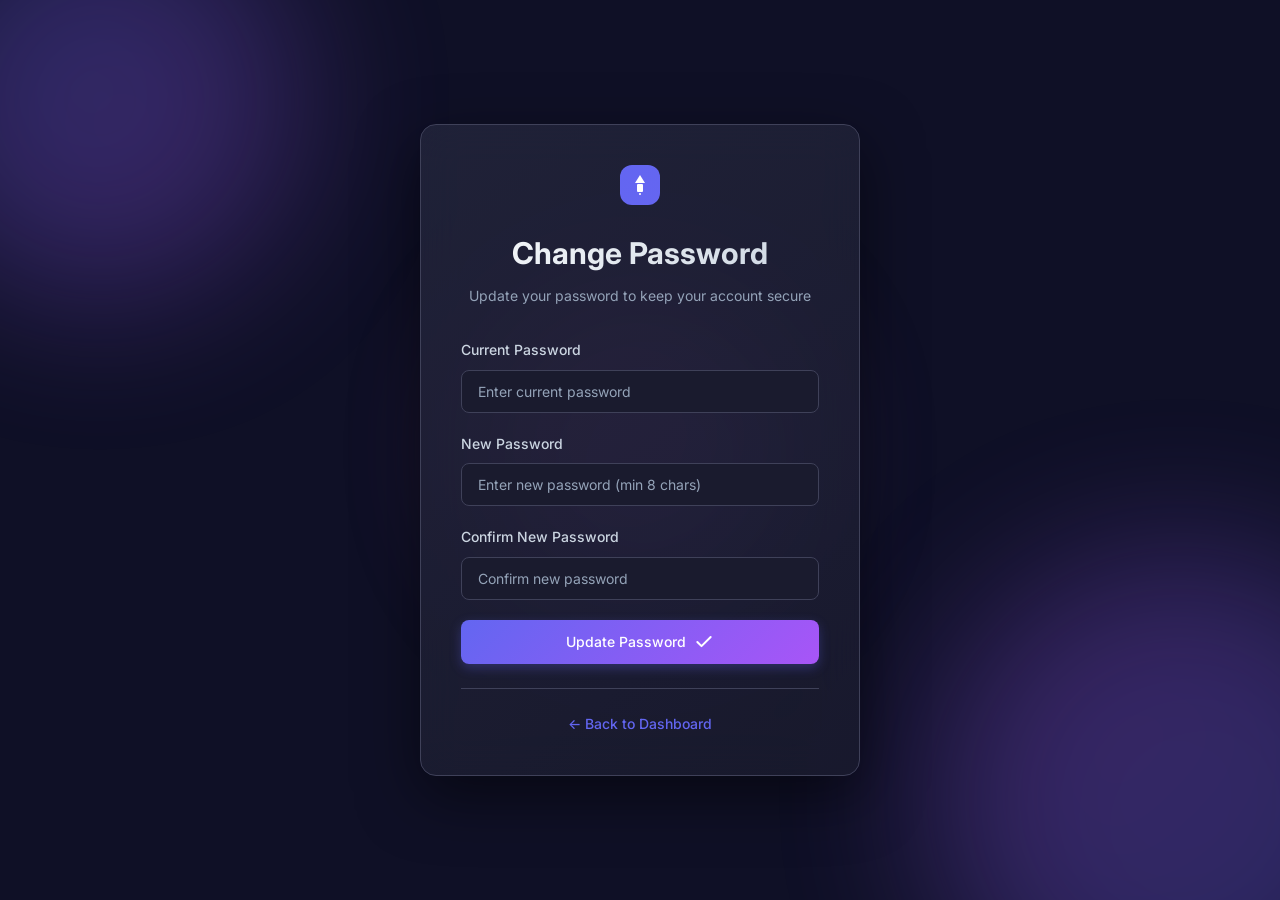
==== frontend/change-password.html @ dcf022ba "version 1" ====
<!DOCTYPE html>
<html lang="en">
<head>
    <meta charset="UTF-8">
    <meta name="viewport" content="width=device-width, initial-scale=1.0">
    <title>Notification Platform - Change Password</title>
    <link rel="preconnect" href="https://fonts.googleapis.com">
    <link rel="preconnect" href="https://fonts.gstatic.com" crossorigin>
    <link href="https://fonts.googleapis.com/css2?family=Inter:wght@300;400;500;600;700&display=swap" rel="stylesheet">
    <link rel="stylesheet" href="css/style.css">
</head>
<body class="auth-page">
    <div class="bg-animation">
        <div class="blob blob-1"></div>
        <div class="blob blob-2"></div>
        <div class="blob blob-3"></div>
    </div>
    
    <div class="auth-container">
        <div class="auth-card fade-in">
            <div class="auth-header">
                <div class="logo">
                    <svg width="40" height="40" viewBox="0 0 40 40" fill="none" xmlns="http://www.w3.org/2000/svg">
                        <rect width="40" height="40" rx="12" fill="url(#gradient)"/>
                        <path d="M20 10L25 18H15L20 10Z" fill="white"/>
                        <rect x="17" y="19" width="6" height="8" rx="1" fill="white"/>
                        <circle cx="20" cy="29" r="1" fill="white"/>
                        <defs>
                            <linearGradient id="gradient" x1="0" y1="0" x2="40" y2="40">
                                <stop stop-color="#6366f1"/>
                                <stop offset="1" stop-color="#a855f7"/>
                            </linearGradient>
                        </defs>
                    </svg>
                </div>
                <h1>Change Password</h1>
                <p>Update your password to keep your account secure</p>
            </div>
            
            <form id="changePasswordForm" class="auth-form">
                <div class="form-group">
                    <label for="currentPassword">Current Password</label>
                    <input type="password" id="currentPassword" name="currentPassword" placeholder="Enter current password" required autocomplete="current-password">
                </div>
                
                <div class="form-group">
                    <label for="newPassword">New Password</label>
                    <input type="password" id="newPassword" name="newPassword" placeholder="Enter new password (min 8 chars)" required autocomplete="new-password">
                </div>
                
                <div class="form-group">
                    <label for="confirmPassword">Confirm New Password</label>
                    <input type="password" id="confirmPassword" name="confirmPassword" placeholder="Confirm new password" required autocomplete="new-password">
                </div>
                
                <button type="submit" class="btn btn-primary btn-block">
                    <span>Update Password</span>
                    <svg width="20" height="20" viewBox="0 0 20 20" fill="none">
                        <path d="M16.667 5L7.5 14.167 3.333 10" stroke="currentColor" stroke-width="2" stroke-linecap="round" stroke-linejoin="round"/>
                    </svg>
                </button>
            </form>
            
            <div class="auth-footer">
                <p><a href="dashboard.html" class="link">← Back to Dashboard</a></p>
            </div>
            
            <div id="errorMessage" class="alert alert-error" style="display: none;"></div>
            <div id="successMessage" class="alert alert-success" style="display: none;"></div>
        </div>
    </div>
    
    <script src="js/config.js"></script>
    <script src="js/auth.js"></script>
    <script>
        document.getElementById('changePasswordForm').addEventListener('submit', async (e) => {
            e.preventDefault();
            const currentPassword = document.getElementById('currentPassword').value;
            const newPassword = document.getElementById('newPassword').value;
            const confirmPassword = document.getElementById('confirmPassword').value;
            const errorDiv = document.getElementById('errorMessage');
            const successDiv = document.getElementById('successMessage');
            errorDiv.style.display = 'none';
            successDiv.style.display = 'none';
            
            if (newPassword !== confirmPassword) {
                errorDiv.textContent = 'New passwords do not match';
                errorDiv.style.display = 'flex';
                return;
            }
            
            if (newPassword.length < 8) {
                errorDiv.textContent = 'Password must be at least 8 characters';
                errorDiv.style.display = 'flex';
                return;
            }
            
            try {
                const response = await fetch(`${API_BASE_URL}/api/users/me/password`, {
                    method: 'PUT',
                    headers: {
                        'Content-Type': 'application/json',
                    },
                    credentials: 'include',
                    body: JSON.stringify({ currentPassword, newPassword })
                });
                
                if (response.status === 204) {
                    successDiv.textContent = 'Password updated successfully!';
                    successDiv.style.display = 'flex';
                    document.getElementById('changePasswordForm').reset();
                    setTimeout(() => {
                        window.location.href = 'dashboard.html';
                    }, 1500);
                } else {
                    const data = await response.json();
                    errorDiv.textContent = data.message || 'Failed to change password';
                    errorDiv.style.display = 'flex';
                }
            } catch (error) {
                errorDiv.textContent = 'Network error. Please try again.';
                errorDiv.style.display = 'flex';
            }
        });
    </script>
</body>
</html>
---- frontend/css/style.css ----
/* CSS Reset and Base Styles */
*, *::before, *::after {
    margin: 0;
    padding: 0;
    box-sizing: border-box;
}

:root {
    --primary: #6366f1;
    --primary-hover: #4f46e5;
    --primary-light: #e0e7ff;
    --secondary: #a855f7;
    --success: #10b981;
    --success-light: #d1fae5;
    --warning: #f59e0b;
    --warning-light: #fef3c7;
    --error: #ef4444;
    --error-light: #fee2e2;
    --info: #3b82f6;
    --info-light: #dbeafe;
    --bg-primary: #0f1026;
    --bg-secondary: #1a1b2e;
    --bg-card: #24263d;
    --bg-hover: #2d2f4a;
    --border: #3f4159;
    --text-primary: #f8fafc;
    --text-secondary: #cbd5e1;
    --text-tertiary: #94a3b8;
    --shadow: 0 20px 60px rgba(0, 0, 0, 0.5);
    --shadow-sm: 0 4px 12px rgba(0, 0, 0, 0.3);
    --radius: 12px;
    --radius-sm: 8px;
    --radius-lg: 16px;
}

html {
    font-size: 16px;
    scroll-behavior: smooth;
}

body {
    font-family: 'Inter', -apple-system, BlinkMacSystemFont, 'Segoe UI', 'Roboto', 'Oxygen',
        'Ubuntu', 'Cantarell', 'Fira Sans', 'Droid Sans', 'Helvetica Neue',
        sans-serif;
    background: var(--bg-primary);
    color: var(--text-primary);
    line-height: 1.6;
    min-height: 100vh;
    -webkit-font-smoothing: antialiased;
    -moz-osx-font-smoothing: grayscale;
}

/* Animations */
@keyframes fadeIn {
    from {
        opacity: 0;
        transform: translateY(20px);
    }
    to {
        opacity: 1;
        transform: translateY(0);
    }
}

@keyframes float {
    0%, 100% {
        transform: translate(0, 0) scale(1);
    }
    33% {
        transform: translate(30px, -50px) scale(1.1);
    }
    66% {
        transform: translate(-20px, 20px) scale(0.9);
    }
}

@keyframes slideIn {
    from {
        opacity: 0;
        transform: translateX(-20px);
    }
    to {
        opacity: 1;
        transform: translateX(0);
    }
}

.fade-in {
    animation: fadeIn 0.6s ease-out forwards;
}

.slide-in {
    animation: slideIn 0.4s ease-out forwards;
}

/* Auth Pages */
.auth-page {
    position: relative;
    min-height: 100vh;
    display: flex;
    align-items: center;
    justify-content: center;
    padding: 2rem;
    overflow: hidden;
}

.bg-animation {
    position: fixed;
    inset: 0;
    z-index: 0;
    pointer-events: none;
}

.blob {
    position: absolute;
    border-radius: 50%;
    filter: blur(80px);
    opacity: 0.3;
    animation: float 20s ease-in-out infinite;
}

.blob-1 {
    width: 400px;
    height: 400px;
    background: linear-gradient(135deg, var(--primary) 0%, var(--secondary) 100%);
    top: -100px;
    left: -100px;
    animation-delay: 0s;
}

.blob-2 {
    width: 500px;
    height: 500px;
    background: linear-gradient(135deg, var(--secondary) 0%, var(--primary) 100%);
    bottom: -150px;
    right: -150px;
    animation-delay: 7s;
}

.blob-3 {
    width: 300px;
    height: 300px;
    background: linear-gradient(135deg, #ec4899 0%, var(--primary) 100%);
    top: 50%;
    left: 50%;
    transform: translate(-50%, -50%);
    animation-delay: 14s;
}

.auth-container {
    position: relative;
    z-index: 1;
    width: 100%;
    max-width: 440px;
}

.auth-card {
    background: linear-gradient(145deg, rgba(36, 38, 61, 0.8) 0%, rgba(26, 27, 46, 0.8) 100%);
    backdrop-filter: blur(20px);
    border: 1px solid var(--border);
    border-radius: var(--radius-lg);
    padding: 2.5rem;
    box-shadow: var(--shadow);
}

.auth-header {
    text-align: center;
    margin-bottom: 2rem;
}

.logo {
    display: flex;
    justify-content: center;
    margin-bottom: 1.5rem;
}

.auth-header h1 {
    font-size: 1.875rem;
    font-weight: 700;
    margin-bottom: 0.5rem;
    background: linear-gradient(135deg, var(--text-primary) 0%, var(--text-secondary) 100%);
    -webkit-background-clip: text;
    -webkit-text-fill-color: transparent;
    background-clip: text;
}

.auth-header p {
    color: var(--text-tertiary);
    font-size: 0.875rem;
}

.auth-form {
    display: flex;
    flex-direction: column;
    gap: 1.25rem;
    margin-bottom: 1.5rem;
}

.form-group {
    display: flex;
    flex-direction: column;
    gap: 0.5rem;
}

.form-row {
    display: flex;
    justify-content: flex-end;
}

.form-row-2 {
    display: grid;
    grid-template-columns: 1fr 1fr;
    gap: 1rem;
}

label {
    font-size: 0.875rem;
    font-weight: 500;
    color: var(--text-secondary);
}

input, select, textarea {
    width: 100%;
    padding: 0.75rem 1rem;
    background: var(--bg-secondary);
    border: 1px solid var(--border);
    border-radius: var(--radius-sm);
    color: var(--text-primary);
    font-family: 'Inter', sans-serif;
    font-size: 0.875rem;
    transition: all 0.2s ease;
    outline: none;
}

input:hover, select:hover, textarea:hover {
    border-color: #4f5168;
}

input:focus, select:focus, textarea:focus {
    border-color: var(--primary);
    box-shadow: 0 0 0 3px rgba(99, 102, 241, 0.1);
}

input::placeholder, textarea::placeholder {
    color: var(--text-tertiary);
}

textarea {
    resize: vertical;
    min-height: 100px;
}

.form-hint {
    font-size: 0.75rem;
    color: var(--text-tertiary);
}

.btn {
    display: inline-flex;
    align-items: center;
    justify-content: center;
    gap: 0.5rem;
    padding: 0.75rem 1.5rem;
    font-family: 'Inter', sans-serif;
    font-size: 0.875rem;
    font-weight: 500;
    border: none;
    border-radius: var(--radius-sm);
    cursor: pointer;
    transition: all 0.2s ease;
    text-decoration: none;
    outline: none;
}

.btn:focus-visible {
    box-shadow: 0 0 0 3px rgba(99, 102, 241, 0.3);
}

.btn-primary {
    background: linear-gradient(135deg, var(--primary) 0%, var(--secondary) 100%);
    color: white;
    box-shadow: 0 4px 12px rgba(99, 102, 241, 0.3);
}

.btn-primary:hover {
    transform: translateY(-2px);
    box-shadow: 0 6px 20px rgba(99, 102, 241, 0.4);
}

.btn-primary:active {
    transform: translateY(0);
}

.btn-block {
    width: 100%;
}

.btn-ghost {
    background: transparent;
    color: var(--text-secondary);
    border: 1px solid transparent;
}

.btn-ghost:hover {
    background: var(--bg-hover);
    color: var(--text-primary);
}

.btn-sm {
    padding: 0.5rem 1rem;
    font-size: 0.8125rem;
}

.link {
    color: var(--primary);
    text-decoration: none;
    font-size: 0.875rem;
    font-weight: 500;
    transition: color 0.2s ease;
}

.link:hover {
    color: var(--secondary);
    text-decoration: underline;
}

.auth-footer {
    text-align: center;
    padding-top: 1.5rem;
    border-top: 1px solid var(--border);
}

.auth-footer p {
    color: var(--text-tertiary);
    font-size: 0.875rem;
}

.alert {
    display: flex;
    align-items: center;
    gap: 0.75rem;
    padding: 0.875rem 1rem;
    border-radius: var(--radius-sm);
    font-size: 0.875rem;
    margin-top: 1rem;
    animation: slideIn 0.3s ease-out;
}

.alert-error {
    background: var(--error-light);
    color: var(--error);
    border: 1px solid rgba(239, 68, 68, 0.3);
}

.alert-success {
    background: var(--success-light);
    color: var(--success);
    border: 1px solid rgba(16, 185, 129, 0.3);
}

.alert-info {
    background: var(--info-light);
    color: var(--info);
    border: 1px solid rgba(59, 130, 246, 0.3);
}

/* Dashboard */
.dashboard-page {
    min-height: 100vh;
    background: radial-gradient(ellipse at top, rgba(99, 102, 241, 0.1) 0%, transparent 50%),
                var(--bg-primary);
}

.navbar {
    background: linear-gradient(90deg, rgba(36, 38, 61, 0.8) 0%, rgba(26, 27, 46, 0.8) 100%);
    backdrop-filter: blur(20px);
    border-bottom: 1px solid var(--border);
    position: sticky;
    top: 0;
    z-index: 100;
    box-shadow: var(--shadow-sm);
}

.nav-container {
    max-width: 1200px;
    margin: 0 auto;
    padding: 1rem 2rem;
    display: flex;
    align-items: center;
    justify-content: space-between;
    flex-wrap: wrap;
    gap: 1rem;
}

.nav-brand {
    display: flex;
    align-items: center;
    gap: 0.75rem;
    font-size: 1.125rem;
    font-weight: 600;
}

.nav-actions {
    display: flex;
    align-items: center;
    gap: 0.5rem;
    flex-wrap: wrap;
}

.dashboard-main {
    padding: 2rem;
}

.dashboard-container {
    max-width: 1200px;
    margin: 0 auto;
}

.dashboard-header {
    margin-bottom: 2rem;
}

.dashboard-header h1 {
    font-size: 2rem;
    font-weight: 700;
    margin-bottom: 0.25rem;
    background: linear-gradient(135deg, var(--text-primary) 0%, var(--text-secondary) 100%);
    -webkit-background-clip: text;
    -webkit-text-fill-color: transparent;
    background-clip: text;
}

.dashboard-header p {
    color: var(--text-tertiary);
}

.dashboard-grid {
    display: grid;
    grid-template-columns: repeat(auto-fit, minmax(400px, 1fr));
    gap: 1.5rem;
}

.card {
    background: linear-gradient(145deg, rgba(36, 38, 61, 0.6) 0%, rgba(26, 27, 46, 0.6) 100%);
    backdrop-filter: blur(10px);
    border: 1px solid var(--border);
    border-radius: var(--radius-lg);
    overflow: hidden;
    box-shadow: var(--shadow-sm);
    transition: transform 0.2s ease, box-shadow 0.2s ease;
}

.card:hover {
    transform: translateY(-2px);
    box-shadow: 0 8px 30px rgba(0, 0, 0, 0.4);
}

.card-header {
    padding: 1.5rem;
    border-bottom: 1px solid var(--border);
    display: flex;
    align-items: flex-start;
    justify-content: space-between;
    gap: 1rem;
    flex-wrap: wrap;
}

.card-title-group {
    display: flex;
    align-items: flex-start;
    gap: 1rem;
    flex: 1;
    min-width: 0;
}

.card-icon {
    width: 48px;
    height: 48px;
    background: linear-gradient(135deg, rgba(99, 102, 241, 0.2) 0%, rgba(168, 85, 247, 0.2) 100%);
    border-radius: var(--radius-sm);
    display: flex;
    align-items: center;
    justify-content: center;
    color: var(--primary);
    flex-shrink: 0;
}

.card-header h2 {
    font-size: 1.25rem;
    font-weight: 600;
    margin-bottom: 0.25rem;
}

.card-header p {
    color: var(--text-tertiary);
    font-size: 0.875rem;
}

.card-body {
    padding: 1.5rem;
    display: flex;
    flex-direction: column;
    gap: 1rem;
}

.api-key-display {
    display: flex;
    flex-direction: column;
    gap: 1rem;
    padding-top: 1rem;
    border-top: 1px solid var(--border);
    animation: slideIn 0.3s ease-out;
}

.api-key-warning {
    display: flex;
    align-items: center;
    gap: 0.75rem;
    padding: 0.875rem 1rem;
    background: var(--warning-light);
    color: var(--warning);
    border-radius: var(--radius-sm);
    font-size: 0.875rem;
}

.api-key-box {
    display: flex;
    align-items: center;
    gap: 0.75rem;
    padding: 0.875rem 1rem;
    background: var(--bg-secondary);
    border: 1px solid var(--border);
    border-radius: var(--radius-sm);
    overflow-x: auto;
}

.api-key-box code {
    flex: 1;
    font-family: 'Fira Code', 'Consolas', monospace;
    font-size: 0.8125rem;
    color: var(--text-primary);
    word-break: break-all;
    min-width: 0;
}

.api-key-meta {
    display: flex;
    gap: 1.5rem;
    flex-wrap: wrap;
    font-size: 0.8125rem;
    color: var(--text-tertiary);
}

.api-key-meta strong {
    color: var(--text-secondary);
}

.notification-form {
    display: flex;
    flex-direction: column;
    gap: 1rem;
}

.notification-result {
    padding: 1rem;
    background: var(--success-light);
    color: var(--success);
    border-radius: var(--radius-sm);
    border: 1px solid rgba(16, 185, 129, 0.3);
    animation: slideIn 0.3s ease-out;
}

.notifications-list {
    display: flex;
    flex-direction: column;
    gap: 0.75rem;
}

.notification-item {
    padding: 1rem;
    background: var(--bg-secondary);
    border: 1px solid var(--border);
    border-radius: var(--radius-sm);
    display: flex;
    flex-direction: column;
    gap: 0.5rem;
    animation: slideIn 0.3s ease-out;
}

.notification-item-header {
    display: flex;
    align-items: center;
    justify-content: space-between;
    gap: 0.75rem;
    flex-wrap: wrap;
}

.notification-type-badge {
    display: inline-flex;
    align-items: center;
    padding: 0.25rem 0.625rem;
    background: linear-gradient(135deg, rgba(99, 102, 241, 0.2) 0%, rgba(168, 85, 247, 0.2) 100%);
    color: var(--primary);
    border-radius: 6px;
    font-size: 0.75rem;
    font-weight: 500;
}

.notification-status {
    display: inline-flex;
    align-items: center;
    padding: 0.25rem 0.625rem;
    border-radius: 6px;
    font-size: 0.75rem;
    font-weight: 500;
}

.status-sent {
    background: var(--success-light);
    color: var(--success);
}

.status-pending {
    background: var(--warning-light);
    color: var(--warning);
}

.status-failed {
    background: var(--error-light);
    color: var(--error);
}

.status-retrying {
    background: var(--info-light);
    color: var(--info);
}

.status-processing {
    background: var(--info-light);
    color: var(--info);
}

.notification-recipient {
    color: var(--text-secondary);
    font-size: 0.875rem;
}

.notification-message {
    color: var(--text-primary);
    font-size: 0.875rem;
}

.notification-meta {
    display: flex;
    gap: 1rem;
    flex-wrap: wrap;
    font-size: 0.75rem;
    color: var(--text-tertiary);
}

.empty-state {
    text-align: center;
    color: var(--text-tertiary);
    padding: 2rem;
    font-size: 0.875rem;
}

/* Responsive */
@media (max-width: 768px) {
    .auth-card {
        padding: 1.5rem;
    }
    
    .dashboard-main {
        padding: 1rem;
    }
    
    .nav-container {
        padding: 0.75rem 1rem;
    }
    
    .dashboard-grid {
        grid-template-columns: 1fr;
    }
    
    .form-row-2 {
        grid-template-columns: 1fr;
    }
    
    .card-header {
        flex-direction: column;
    }
}
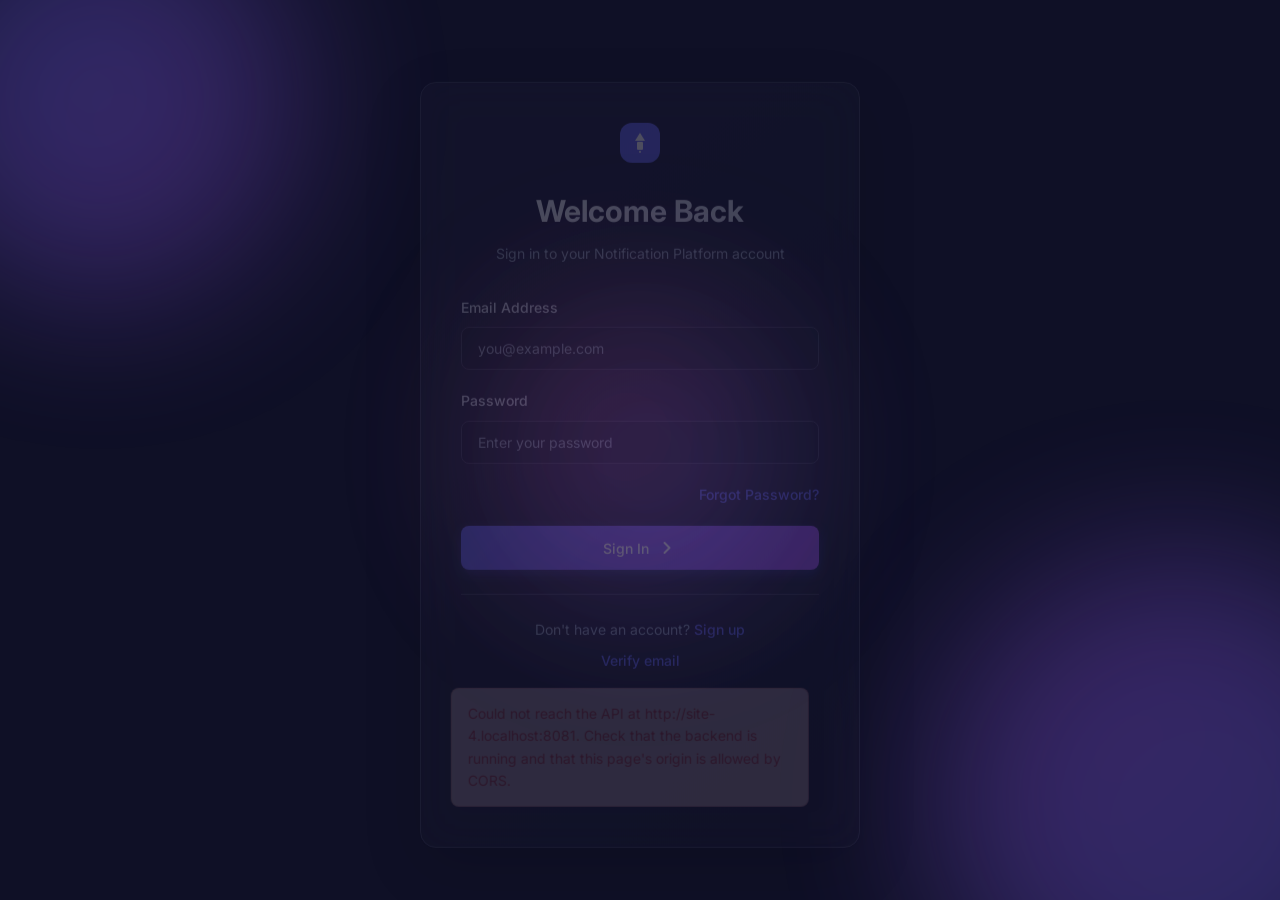
==== commit ff5ffd9e: "user auth working" ====
--- a/frontend/change-password.html
+++ b/frontend/change-password.html
@@ -10,6 +10,11 @@
     <link rel="stylesheet" href="css/style.css">
 </head>
 <body class="auth-page">
+    <div id="pageLoading" class="page-loading">
+        <span class="spinner spinner-lg" aria-hidden="true"></span>
+        <p>Checking your session…</p>
+    </div>
+
     <div class="bg-animation">
         <div class="blob blob-1"></div>
         <div class="blob blob-2"></div>
@@ -53,7 +58,7 @@
                     <input type="password" id="confirmPassword" name="confirmPassword" placeholder="Confirm new password" required autocomplete="new-password">
                 </div>
                 
-                <button type="submit" class="btn btn-primary btn-block">
+                <button type="submit" id="changePasswordBtn" class="btn btn-primary btn-block">
                     <span>Update Password</span>
                     <svg width="20" height="20" viewBox="0 0 20 20" fill="none">
                         <path d="M16.667 5L7.5 14.167 3.333 10" stroke="currentColor" stroke-width="2" stroke-linecap="round" stroke-linejoin="round"/>
@@ -73,53 +78,74 @@
     <script src="js/config.js"></script>
     <script src="js/auth.js"></script>
     <script>
-        document.getElementById('changePasswordForm').addEventListener('submit', async (e) => {
+        const changeForm = document.getElementById('changePasswordForm');
+        const changeButton = document.getElementById('changePasswordBtn');
+        const changeError = document.getElementById('errorMessage');
+        const changeSuccess = document.getElementById('successMessage');
+
+        document.addEventListener('DOMContentLoaded', async () => {
+            const authenticated = await requireAuth('index.html?expired=1');
+            if (authenticated) {
+                setPageLoading(false);
+            }
+        });
+
+        changeForm.addEventListener('submit', async (e) => {
             e.preventDefault();
             const currentPassword = document.getElementById('currentPassword').value;
             const newPassword = document.getElementById('newPassword').value;
             const confirmPassword = document.getElementById('confirmPassword').value;
-            const errorDiv = document.getElementById('errorMessage');
-            const successDiv = document.getElementById('successMessage');
-            errorDiv.style.display = 'none';
-            successDiv.style.display = 'none';
-            
+            hideAlert(changeError);
+            hideAlert(changeSuccess);
+
             if (newPassword !== confirmPassword) {
-                errorDiv.textContent = 'New passwords do not match';
-                errorDiv.style.display = 'flex';
+                showAlert(changeError, 'error', 'New passwords do not match');
                 return;
             }
-            
+
             if (newPassword.length < 8) {
-                errorDiv.textContent = 'Password must be at least 8 characters';
-                errorDiv.style.display = 'flex';
+                showAlert(changeError, 'error', 'Password must be at least 8 characters');
                 return;
             }
-            
+
+            setFormBusy(changeForm, true);
+            setButtonLoading(changeButton, true, 'Updating…');
+
             try {
-                const response = await fetch(`${API_BASE_URL}/api/users/me/password`, {
+                // This endpoint is CSRF protected, so use authFetch (adds X-XSRF-TOKEN).
+                const response = await authFetch(`${API_BASE_URL}/api/users/me/password`, {
                     method: 'PUT',
                     headers: {
-                        'Content-Type': 'application/json',
+                        'Content-Type': 'application/json'
                     },
-                    credentials: 'include',
                     body: JSON.stringify({ currentPassword, newPassword })
                 });
-                
+
                 if (response.status === 204) {
-                    successDiv.textContent = 'Password updated successfully!';
-                    successDiv.style.display = 'flex';
-                    document.getElementById('changePasswordForm').reset();
+                    showAlert(changeSuccess, 'success', 'Password updated successfully! Redirecting to dashboard…');
+                    changeForm.reset();
                     setTimeout(() => {
                         window.location.href = 'dashboard.html';
-                    }, 1500);
+                    }, 1400);
+                    return;
+                }
+
+                const data = await readJson(response);
+                const message = data?.message || 'Failed to change password';
+
+                if (response.status === 401 && !message.toLowerCase().includes('current password')) {
+                    showAlert(changeError, 'error', 'Your session has expired. Redirecting to sign in…');
+                    setTimeout(() => {
+                        window.location.href = 'index.html?expired=1';
+                    }, 1400);
                 } else {
-                    const data = await response.json();
-                    errorDiv.textContent = data.message || 'Failed to change password';
-                    errorDiv.style.display = 'flex';
+                    showAlert(changeError, 'error', message);
                 }
             } catch (error) {
-                errorDiv.textContent = 'Network error. Please try again.';
-                errorDiv.style.display = 'flex';
+                showAlert(changeError, 'error', 'Unable to reach the server. Please try again.');
+            } finally {
+                setButtonLoading(changeButton, false);
+                setFormBusy(changeForm, false);
             }
         });
     </script>
--- a/frontend/css/style.css
+++ b/frontend/css/style.css
@@ -665,6 +665,133 @@
     font-size: 0.875rem;
 }
 
+/* Loading states and async feedback */
+@keyframes spin {
+    to {
+        transform: rotate(360deg);
+    }
+}
+
+.spinner {
+    display: inline-block;
+    width: 1em;
+    height: 1em;
+    border: 2px solid currentColor;
+    border-right-color: transparent;
+    border-radius: 50%;
+    animation: spin 0.7s linear infinite;
+    flex-shrink: 0;
+}
+
+.spinner-lg {
+    width: 2.5rem;
+    height: 2.5rem;
+    border-width: 3px;
+}
+
+.btn.is-loading {
+    cursor: progress;
+}
+
+.btn:disabled,
+.btn[disabled] {
+    opacity: 0.65;
+    cursor: not-allowed;
+    transform: none;
+    box-shadow: none;
+}
+
+.btn-primary:disabled:hover {
+    transform: none;
+    box-shadow: none;
+}
+
+input:disabled,
+select:disabled,
+textarea:disabled {
+    opacity: 0.6;
+    cursor: not-allowed;
+}
+
+.page-loading {
+    position: fixed;
+    inset: 0;
+    z-index: 1000;
+    display: flex;
+    flex-direction: column;
+    align-items: center;
+    justify-content: center;
+    gap: 1rem;
+    background: rgba(15, 16, 38, 0.82);
+    backdrop-filter: blur(6px);
+    color: var(--text-secondary);
+    font-size: 0.9375rem;
+}
+
+.page-loading.is-hidden {
+    display: none;
+}
+
+.page-loading .spinner {
+    color: var(--primary);
+}
+
+.input-with-button {
+    display: flex;
+    align-items: stretch;
+    gap: 0.5rem;
+}
+
+.input-with-button input {
+    flex: 1;
+    min-width: 0;
+}
+
+.input-with-button .btn {
+    border: 1px solid var(--border);
+    flex-shrink: 0;
+}
+
+@keyframes shimmer {
+    0% {
+        background-position: -200% 0;
+    }
+    100% {
+        background-position: 200% 0;
+    }
+}
+
+.skeleton-line {
+    height: 0.75rem;
+    border-radius: 999px;
+    background: linear-gradient(90deg, var(--bg-hover) 25%, #363955 50%, var(--bg-hover) 75%);
+    background-size: 200% 100%;
+    animation: shimmer 1.2s ease-in-out infinite;
+}
+
+.skeleton-line-sm {
+    width: 30%;
+}
+
+.skeleton-line-lg {
+    width: 70%;
+    height: 0.625rem;
+}
+
+.skeleton-item {
+    pointer-events: none;
+}
+
+.alert a {
+    color: inherit;
+    font-weight: 600;
+    text-decoration: underline;
+}
+
+.auth-footer .btn-block + .form-hint {
+    margin-top: 0.5rem;
+}
+
 /* Responsive */
 @media (max-width: 768px) {
     .auth-card {
